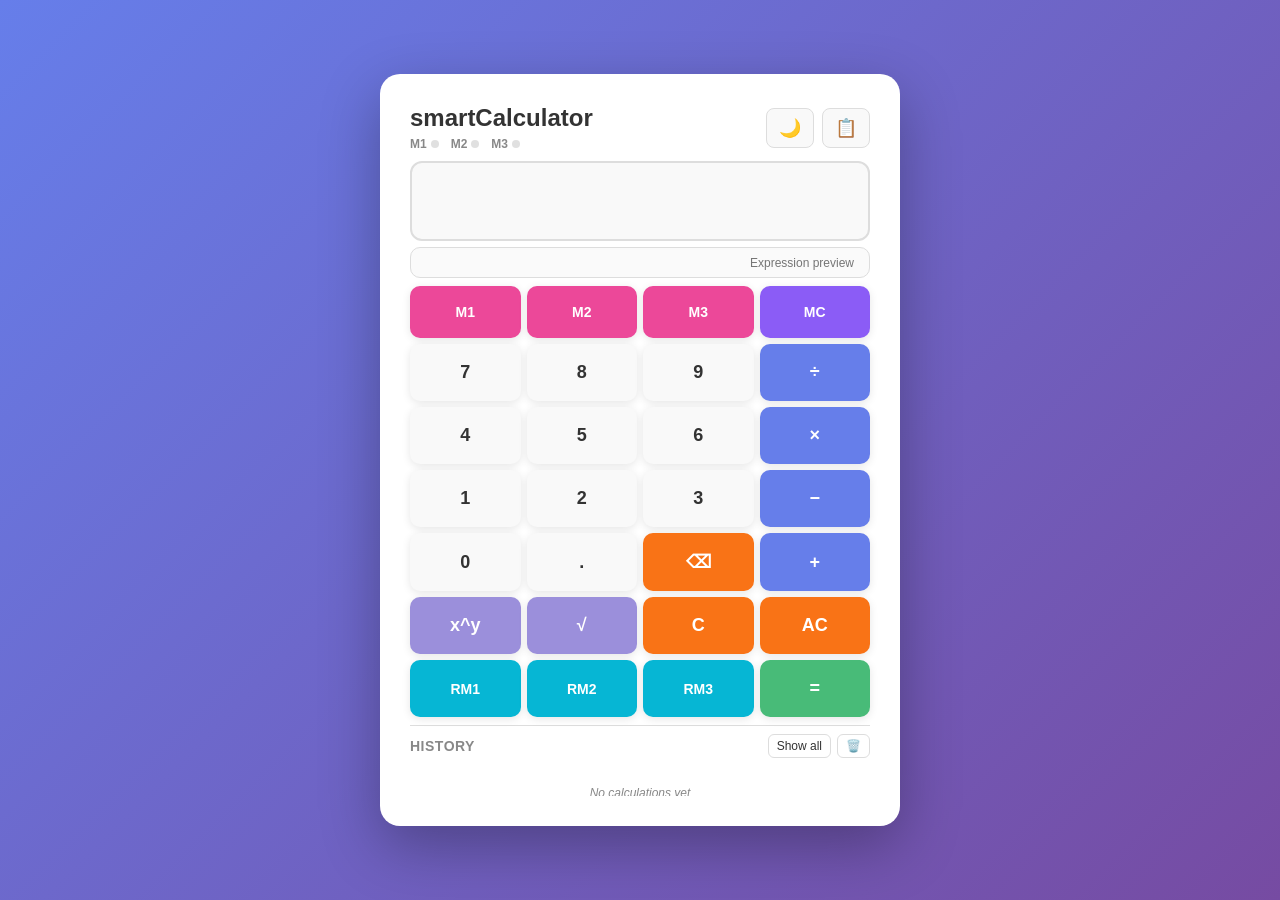
==== index.html @ 5bbdd9e4 "Prepare PWA for Android deployment" ====
<!DOCTYPE html>
<html lang="en">
<head>
    <meta charset="UTF-8">
    <meta name="viewport" content="width=device-width, initial-scale=1.0">
    <meta name="theme-color" content="#667eea">
    <meta name="mobile-web-app-capable" content="yes">
    <meta name="application-name" content="smartCalculator">
    <title>Advanced Calculator</title>
    <link rel="manifest" href="manifest.webmanifest">
    <link rel="icon" href="icons/icon-192.svg" type="image/svg+xml">
    <link rel="stylesheet" href="calculator.css">
</head>
<body>
    <div class="calculator">
        <div class="header">
            <div class="left-section">
                <h1>smartCalculator</h1>
                <div class="memory-indicators">
                    <span class="mem-slot" id="mem1">M1<span class="dot"></span></span>
                    <span class="mem-slot" id="mem2">M2<span class="dot"></span></span>
                    <span class="mem-slot" id="mem3">M3<span class="dot"></span></span>
                </div>
            </div>
            <div class="right-section">
                <button class="btn-icon" id="themeToggle" onclick="toggleTheme()" title="Toggle dark/light mode">
                    <span id="themeIcon">🌙</span>
                </button>
                <button class="btn-icon" id="copyBtn" onclick="copyResult()" title="Copy result to clipboard">📋</button>
            </div>
        </div>
        
        <input type="text" id="display" class="display" readonly>
        <input type="text" id="expression" class="expression" readonly placeholder="Expression preview">
        
        <div class="button-grid">
            <!-- Memory Row -->
            <button class="btn memory" onclick="storeMemory(1)">M1</button>
            <button class="btn memory" onclick="storeMemory(2)">M2</button>
            <button class="btn memory" onclick="storeMemory(3)">M3</button>
            <button class="btn memory-clear" onclick="clearAllMemory()">MC</button>
            
            <!-- Row 1 -->
            <button class="btn" onclick="appendNumber('7')">7</button>
            <button class="btn" onclick="appendNumber('8')">8</button>
            <button class="btn" onclick="appendNumber('9')">9</button>
            <button class="btn operator" onclick="setOperator('÷')">÷</button>
            
            <!-- Row 2 -->
            <button class="btn" onclick="appendNumber('4')">4</button>
            <button class="btn" onclick="appendNumber('5')">5</button>
            <button class="btn" onclick="appendNumber('6')">6</button>
            <button class="btn operator" onclick="setOperator('×')">×</button>
            
            <!-- Row 3 -->
            <button class="btn" onclick="appendNumber('1')">1</button>
            <button class="btn" onclick="appendNumber('2')">2</button>
            <button class="btn" onclick="appendNumber('3')">3</button>
            <button class="btn operator" onclick="setOperator('−')">−</button>
            
            <!-- Row 4 -->
            <button class="btn" onclick="appendNumber('0')">0</button>
            <button class="btn" onclick="appendNumber('.')">.</button>
            <button class="btn control backspace" onclick="backspace()">⌫</button>
            <button class="btn operator" onclick="setOperator('+')">+</button>
            
            <!-- Row 5 -->
            <button class="btn function" onclick="setPower()">x^y</button>
            <button class="btn function" onclick="setSquareRoot()">√</button>
            <button class="btn control" onclick="clearCurrent()">C</button>
            <button class="btn control" onclick="clearAll()">AC</button>
            
            <!-- Recall Row -->
            <button class="btn memory-recall" onclick="recallMemory(1)">RM1</button>
            <button class="btn memory-recall" onclick="recallMemory(2)">RM2</button>
            <button class="btn memory-recall" onclick="recallMemory(3)">RM3</button>
            <button class="btn equals" onclick="calculate()" style="grid-column: span 1;">=</button>
        </div>
        
        <!-- History Panel -->
        <div class="history-panel">
            <div class="history-header">
                <h3>History</h3>
                <div class="history-actions">
                    <button class="btn-small history-toggle" id="historyToggle" onclick="toggleHistory()" aria-expanded="false">Show all</button>
                    <button class="btn-small" onclick="clearHistory()" title="Clear all history">🗑️</button>
                </div>
            </div>
            <div class="history-list" id="historyList">
                <p class="empty-history">No calculations yet</p>
            </div>
        </div>
    </div>

    <dialog class="confirm-dialog" id="historyConfirmDialog">
        <h2>Clear history?</h2>
        <p>Delete all saved calculations?</p>
        <div class="confirm-actions">
            <button class="btn-small" type="button" onclick="closeHistoryDialog()">Cancel</button>
            <button class="btn-small confirm-delete" type="button" onclick="confirmClearHistory()">Delete</button>
        </div>
    </dialog>
    <script src="calculator.js"></script>
    <script>
        if ('serviceWorker' in navigator) {
            window.addEventListener('load', () => {
                navigator.serviceWorker.register('./service-worker.js');
            });
        }
    </script>
</body>
</html>
---- calculator.css ----
* {
    margin: 0;
    padding: 0;
    box-sizing: border-box;
}

:root {
    --bg-primary: #ffffff;
    --bg-secondary: #f9f9f9;
    --bg-tertiary: #fafafa;
    --text-primary: #333333;
    --text-secondary: #888888;
    --border-color: #ddd;
    --border-light: #e0e0e0;
    --shadow: 0 2px 8px rgba(0, 0, 0, 0.1);
    --shadow-hover: 0 4px 12px rgba(0, 0, 0, 0.15);
    --shadow-pressed: 0 1px 4px rgba(0, 0, 0, 0.1);
}

body.dark-mode {
    --bg-primary: #1e1e1e;
    --bg-secondary: #2a2a2a;
    --bg-tertiary: #333333;
    --text-primary: #ffffff;
    --text-secondary: #aaaaaa;
    --border-color: #444;
    --border-light: #555;
}

body {
    display: flex;
    justify-content: center;
    align-items: center;
    min-height: 100vh;
    background: linear-gradient(135deg, #667eea 0%, #764ba2 100%);
    font-family: 'Segoe UI', Tahoma, Geneva, Verdana, sans-serif;
    padding: 8px;
    transition: background 0.3s ease;
}

body.dark-mode {
    background: linear-gradient(135deg, #1a1a2e 0%, #16213e 100%);
}

.calculator {
    background: var(--bg-primary);
    border-radius: 20px;
    box-shadow: 0 20px 60px rgba(0, 0, 0, 0.3);
    padding: 12px;
    width: 100%;
    max-width: 420px;
    transition: background 0.3s ease, box-shadow 0.3s ease;
    color: var(--text-primary);
}

.header {
    display: flex;
    justify-content: space-between;
    align-items: center;
    margin-bottom: 10px;
}

.left-section {
    flex: 1;
}

.calculator h1 {
    color: var(--text-primary);
    font-size: 24px;
    margin: 0;
    transition: color 0.3s ease;
}

.memory-indicators {
    display: flex;
    gap: 12px;
    font-size: 12px;
    font-weight: 600;
    margin-top: 5px;
}

.mem-slot {
    color: var(--text-secondary);
    position: relative;
    display: flex;
    align-items: center;
    gap: 4px;
    transition: color 0.3s ease;
}

.dot {
    width: 8px;
    height: 8px;
    border-radius: 50%;
    background: var(--border-light);
    transition: background 0.3s ease, box-shadow 0.3s ease;
}

.dot.active {
    background: #667eea;
    box-shadow: 0 0 8px rgba(102, 126, 234, 0.5);
    animation: pulse 0.5s ease;
}

@keyframes pulse {
    0% { transform: scale(0.8); opacity: 0.5; }
    50% { transform: scale(1.1); }
    100% { transform: scale(1); opacity: 1; }
}

.right-section {
    display: flex;
    gap: 8px;
}

.btn-icon {
    background: var(--bg-secondary);
    border: 1px solid var(--border-color);
    border-radius: 8px;
    padding: 8px 12px;
    font-size: 18px;
    cursor: pointer;
    transition: all 0.2s ease;
    color: var(--text-primary);
}

.btn-icon:hover {
    background: var(--bg-tertiary);
    transform: translateY(-2px);
    box-shadow: var(--shadow);
}

.btn-icon:active {
    transform: translateY(0);
    box-shadow: var(--shadow-pressed);
}

.btn-icon.copied {
    animation: copyFeedback 0.3s ease;
}

@keyframes copyFeedback {
    0% { transform: scale(0.95); }
    50% { transform: scale(1.1); }
    100% { transform: scale(1); }
}

.display {
    width: 100%;
    height: 54px;
    margin-bottom: 6px;
    padding: 15px;
    font-size: 28px;
    border: 2px solid var(--border-color);
    border-radius: 12px;
    text-align: right;
    background: var(--bg-secondary);
    color: var(--text-primary);
    font-weight: bold;
    transition: all 0.3s ease;
}

.display:focus {
    outline: none;
    border-color: #667eea;
    box-shadow: 0 0 8px rgba(102, 126, 234, 0.3);
}

.expression {
    width: 100%;
    height: 31px;
    padding: 8px 15px;
    font-size: 12px;
    border: 1px solid var(--border-color);
    border-radius: 10px;
    text-align: right;
    background: var(--bg-tertiary);
    color: var(--text-secondary);
    margin-bottom: 8px;
    transition: all 0.3s ease;
}

.expression:focus {
    outline: none;
    border-color: #667eea;
}

.button-grid {
    display: grid;
    grid-template-columns: repeat(4, 1fr);
    gap: 6px;
    margin-bottom: 8px;
}

.btn {
    padding: 12px;
    min-height: 48px;
    font-size: 14px;
    border: none;
    border-radius: 10px;
    cursor: pointer;
    font-weight: bold;
    transition: all 0.2s ease;
    background: var(--bg-secondary);
    color: var(--text-primary);
    display: flex;
    align-items: center;
    justify-content: center;
    box-shadow: var(--shadow);
}

.btn:hover {
    background: var(--bg-tertiary);
    transform: translateY(-2px);
    box-shadow: var(--shadow-hover);
}

.btn:active {
    transform: translateY(0);
    box-shadow: var(--shadow-pressed);
}

/* Operator buttons */
.btn.operator {
    background: #667eea;
    color: white;
    transition: all 0.2s ease;
}

.btn.operator:hover {
    background: #5568d3;
}

.btn.operator:active {
    background: #4557c0;
}

/* Function buttons (Power, Square Root) */
.btn.function {
    background: #9b8fdb;
    color: white;
    transition: all 0.2s ease;
}

.btn.function:hover {
    background: #8b7fd0;
}

.btn.function:active {
    background: #7b6fc5;
}

/* Control buttons (C, AC, Backspace) */
.btn.control {
    background: #f97316;
    color: white;
    transition: all 0.2s ease;
}

.btn.control:hover {
    background: #e86c1a;
}

.btn.control:active {
    background: #d9611f;
}

/* Equals button */
.btn.equals {
    background: #48bb78;
    color: white;
    font-size: 18px;
    transition: all 0.2s ease;
}

.btn.equals:hover {
    background: #38a169;
}

.btn.equals:active {
    background: #297d5d;
}

/* Memory store buttons */
.btn.memory {
    background: #ec4899;
    color: white;
    font-size: 14px;
    transition: all 0.2s ease;
}

.btn.memory:hover {
    background: #db2777;
}

.btn.memory:active {
    background: #c91b63;
}

/* Memory clear button */
.btn.memory-clear {
    background: #8b5cf6;
    color: white;
    font-size: 14px;
    transition: all 0.2s ease;
}

.btn.memory-clear:hover {
    background: #7c3aed;
}

.btn.memory-clear:active {
    background: #6d28d9;
}

/* Memory recall buttons */
.btn.memory-recall {
    background: #06b6d4;
    color: white;
    font-size: 14px;
    transition: all 0.2s ease;
}

.btn.memory-recall:hover {
    background: #0891b2;
}

.btn.memory-recall:active {
    background: #0e7490;
}

/* ============= HISTORY PANEL ============= */
.history-panel {
    border-top: 1px solid var(--border-color);
    padding-top: 8px;
    margin-top: 8px;
    max-height: 140px;
    display: flex;
    flex-direction: column;
        font-size: 12px;
    transition: all 0.3s ease;
}

.history-header {
    display: flex;
    justify-content: space-between;
    align-items: center;
    margin-bottom: 8px;
}

.history-actions {
    display: flex;
    align-items: center;
    gap: 6px;
}

.history-header h3 {
    font-size: 14px;
    color: var(--text-secondary);
    margin: 0;
    font-weight: 600;
    text-transform: uppercase;
    letter-spacing: 0.5px;
}

.btn-small {
    background: transparent;
    border: 1px solid var(--border-color);
    border-radius: 6px;
    padding: 4px 8px;
    font-size: 12px;
    cursor: pointer;
    transition: all 0.2s ease;
    color: var(--text-primary);
}

.btn-small:hover {
    background: var(--bg-secondary);
    border-color: var(--text-secondary);
}

.history-list {
    overflow-x: hidden;
    overflow-y: auto;
    flex: 1;
    max-height: 30px;
    transition: max-height 0.25s ease;
}

.history-panel.expanded .history-list {
    max-height: 140px;
}

.history-list::-webkit-scrollbar {
    width: 6px;
}

.history-list::-webkit-scrollbar-track {
    background: var(--bg-tertiary);
    border-radius: 10px;
}

.history-list::-webkit-scrollbar-thumb {
    background: var(--border-color);
    border-radius: 10px;
}

.history-list::-webkit-scrollbar-thumb:hover {
    background: var(--border-light);
}

.history-item {
    width: 100%;
    min-width: 0;
    padding: 6px 8px;
    margin-bottom: 3px;
    background: var(--bg-secondary);
    border-radius: 8px;
    font-size: 12px;
    cursor: pointer;
    display: flex;
    justify-content: space-between;
    align-items: center;
    transition: all 0.2s ease;
    color: var(--text-primary);
    animation: slideIn 0.3s ease;
}

.history-item span:first-child {
    min-width: 0;
    overflow: hidden;
    text-overflow: ellipsis;
    white-space: nowrap;
}

.history-arrow {
    flex-shrink: 0;
    margin-left: 8px;
}

@keyframes slideIn {
    from {
        opacity: 0;
        transform: translateX(-10px);
    }
    to {
        opacity: 1;
        transform: translateX(0);
    }
}

.history-item:hover {
    background: var(--bg-tertiary);
    transform: translateX(4px);
    color: #667eea;
}

.confirm-dialog {
    border: 1px solid var(--border-color);
    border-radius: 10px;
    padding: 18px;
    color: var(--text-primary);
    background: var(--bg-primary);
    box-shadow: 0 12px 35px rgba(0, 0, 0, 0.25);
    max-width: calc(100vw - 32px);
}

.confirm-dialog::backdrop {
    background: rgba(0, 0, 0, 0.35);
}

.confirm-dialog h2 {
    font-size: 18px;
    margin-bottom: 6px;
}

.confirm-dialog p {
    color: var(--text-secondary);
    font-size: 14px;
    margin-bottom: 14px;
}

.confirm-actions {
    display: flex;
    justify-content: flex-end;
    gap: 8px;
}

.confirm-delete {
    color: #c53030;
}

.history-arrow {
    color: var(--text-secondary);
    font-size: 10px;
    opacity: 0;
    transition: opacity 0.2s ease;
}

.history-item:hover .history-arrow {
    opacity: 1;
}

.empty-history {
    text-align: center;
    color: var(--text-secondary);
    font-size: 12px;
    padding: 20px 10px;
    font-style: italic;
}

@media (max-width: 767px) {
    body {
        align-items: stretch;
        min-height: 100dvh;
        padding: 0;
    }

    .calculator {
        border-radius: 0;
        height: 100dvh;
        min-height: 100dvh;
        max-height: 100dvh;
        max-width: none;
        overflow-y: auto;
        padding: max(12px, env(safe-area-inset-top)) max(12px, env(safe-area-inset-right)) max(12px, env(safe-area-inset-bottom)) max(12px, env(safe-area-inset-left));
    }

    .header {
        margin-bottom: 8px;
    }

    .history-panel {
        padding-top: 6px;
        margin-top: 6px;
    }
}

/* Responsive Design - Tablet and Desktop */
@media (min-width: 768px) {
    .calculator {
        padding: 30px;
        max-width: 520px;
    }
    
    .btn {
        padding: 18px;
        min-height: 52px;
        font-size: 18px;
    }
    
    .display {
        height: 80px;
        font-size: 36px;
    }
}

/* Touch device optimizations */
@media (hover: none) and (pointer: coarse) {
    .btn {
        min-height: 50px;
    }
    
    .btn:hover {
        transform: none;
    }
    
    .btn:active {
        transform: scale(0.95);
    }
}

.btn.clear:hover {
    background: #e53e3e;
}
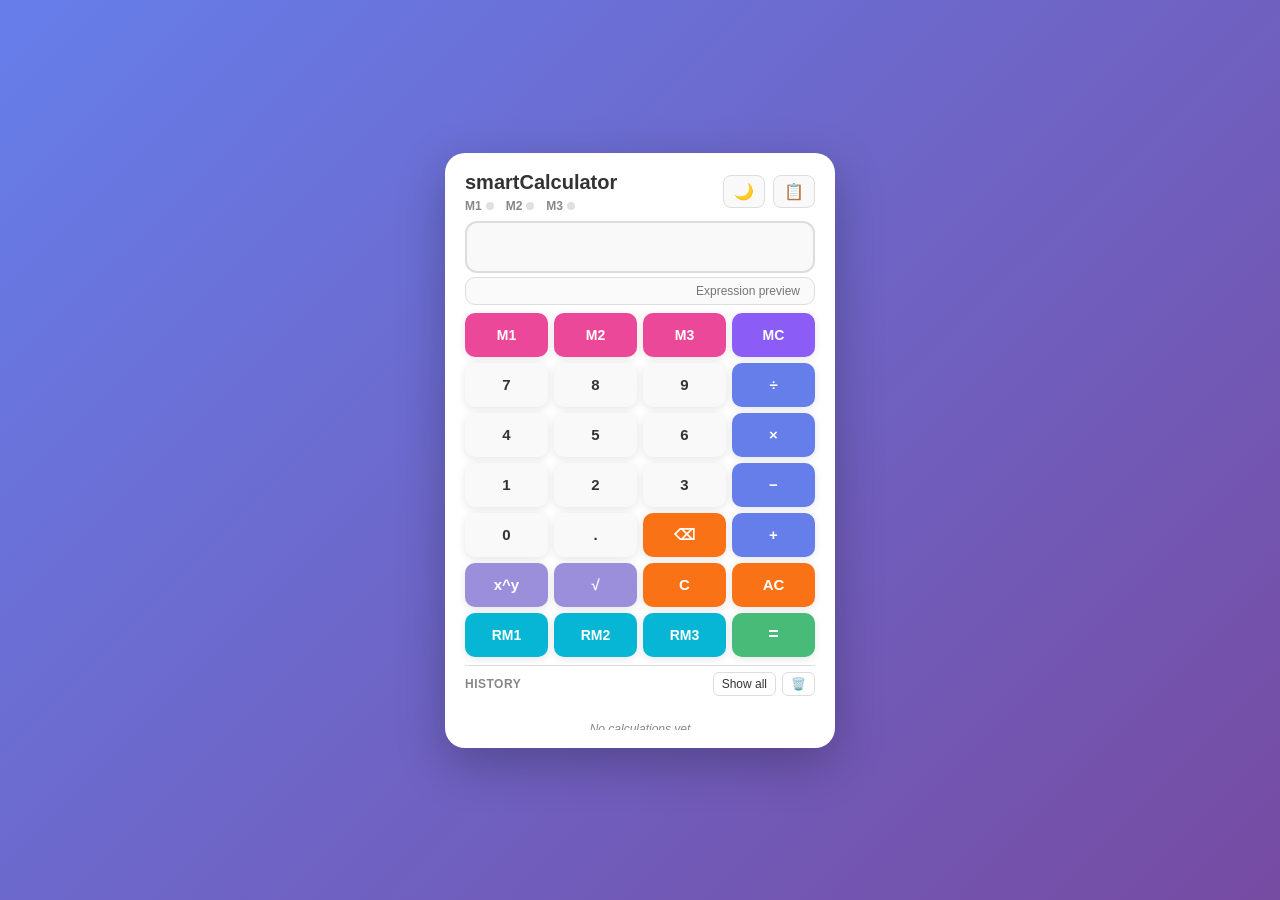
==== commit 596de51e: "Add in-app PWA install button and beforeinstallprompt prompt handling" ====
--- a/index.html
+++ b/index.html
@@ -2,13 +2,17 @@
 <html lang="en">
 <head>
     <meta charset="UTF-8">
-    <meta name="viewport" content="width=device-width, initial-scale=1.0">
+    <meta name="viewport" content="width=device-width, initial-scale=1.0, maximum-scale=1.0, user-scalable=no, viewport-fit=cover">
     <meta name="theme-color" content="#667eea">
     <meta name="mobile-web-app-capable" content="yes">
+    <meta name="apple-mobile-web-app-capable" content="yes">
+    <meta name="apple-mobile-web-app-status-bar-style" content="black-translucent">
+    <meta name="apple-mobile-web-app-title" content="Calculator">
     <meta name="application-name" content="smartCalculator">
     <title>Advanced Calculator</title>
     <link rel="manifest" href="manifest.webmanifest">
     <link rel="icon" href="icons/icon-192.svg" type="image/svg+xml">
+    <link rel="apple-touch-icon" href="icons/icon-192.svg">
     <link rel="stylesheet" href="calculator.css">
 </head>
 <body>
@@ -23,6 +27,7 @@
                 </div>
             </div>
             <div class="right-section">
+                <button class="btn-icon" id="installBtn" onclick="installApp()" title="Install App" style="display: none;">📲</button>
                 <button class="btn-icon" id="themeToggle" onclick="toggleTheme()" title="Toggle dark/light mode">
                     <span id="themeIcon">🌙</span>
                 </button>
--- a/calculator.css
+++ b/calculator.css
@@ -27,14 +27,20 @@
     --border-light: #555;
 }
 
+html {
+    height: 100%;
+    -webkit-text-size-adjust: 100%;
+}
+
 body {
     display: flex;
     justify-content: center;
     align-items: center;
     min-height: 100vh;
+    min-height: 100dvh;
     background: linear-gradient(135deg, #667eea 0%, #764ba2 100%);
     font-family: 'Segoe UI', Tahoma, Geneva, Verdana, sans-serif;
-    padding: 8px;
+    padding: 16px;
     transition: background 0.3s ease;
 }
 
@@ -46,9 +52,9 @@
     background: var(--bg-primary);
     border-radius: 20px;
     box-shadow: 0 20px 60px rgba(0, 0, 0, 0.3);
-    padding: 12px;
+    padding: 16px 18px;
     width: 100%;
-    max-width: 420px;
+    max-width: 390px;
     transition: background 0.3s ease, box-shadow 0.3s ease;
     color: var(--text-primary);
 }
@@ -510,55 +516,234 @@
 }
 
 @media (max-width: 767px) {
+    html {
+        height: 100%;
+        overflow: hidden;
+        -webkit-text-size-adjust: 100%;
+    }
+
     body {
         align-items: stretch;
+        height: 100%;
+        height: 100dvh;
         min-height: 100dvh;
+        overflow: hidden;
         padding: 0;
+        overscroll-behavior: none;
+        touch-action: manipulation;
     }
 
     .calculator {
         border-radius: 0;
+        width: 100%;
+        height: 100%;
         height: 100dvh;
         min-height: 100dvh;
         max-height: 100dvh;
         max-width: none;
+        display: flex;
+        flex-direction: column;
+        overflow: hidden;
+        overscroll-behavior: none;
+        padding: max(8px, env(safe-area-inset-top)) max(10px, env(safe-area-inset-right)) max(8px, env(safe-area-inset-bottom)) max(10px, env(safe-area-inset-left));
+        touch-action: manipulation;
+        box-shadow: none;
+    }
+
+    .header {
+        margin-bottom: 6px;
+        flex-shrink: 0;
+    }
+
+    .calculator h1 {
+        font-size: 20px;
+    }
+
+    .memory-indicators {
+        font-size: 11px;
+        gap: 10px;
+        margin-top: 3px;
+    }
+
+    .btn-icon {
+        padding: 6px 10px;
+        font-size: 16px;
+    }
+
+    .display {
+        height: clamp(44px, 7.5vh, 56px);
+        font-size: clamp(22px, 6vw, 30px);
+        padding: 8px 12px;
+        margin-bottom: 4px;
+        flex-shrink: 0;
+    }
+
+    .expression {
+        height: clamp(24px, 4vh, 30px);
+        font-size: clamp(11px, 3vw, 13px);
+        padding: 4px 12px;
+        margin-bottom: 6px;
+        flex-shrink: 0;
+    }
+
+    .button-grid {
+        flex: 1 1 0;
+        min-height: 0;
+        display: grid;
+        grid-template-columns: repeat(4, 1fr);
+        grid-template-rows: repeat(6, 1fr);
+        gap: clamp(4px, 1.2vh, 8px);
+        margin-bottom: 6px;
+    }
+
+    .btn {
+        padding: 0;
+        min-height: 0;
+        height: 100%;
+        width: 100%;
+        font-size: clamp(14px, 4.5vw, 18px);
+        border-radius: 8px;
+        user-select: none;
+        -webkit-user-select: none;
+        touch-action: manipulation;
+    }
+
+    .history-panel {
+        flex-shrink: 0;
+        min-height: 0;
+        padding-top: 4px;
+        margin-top: auto;
+        border-top: 1px solid var(--border-color);
+    }
+
+    .history-header {
+        margin-bottom: 4px;
+    }
+
+    .history-header h3 {
+        font-size: 12px;
+    }
+
+    .history-list {
+        max-height: 28px;
         overflow-y: auto;
-        padding: max(12px, env(safe-area-inset-top)) max(12px, env(safe-area-inset-right)) max(12px, env(safe-area-inset-bottom)) max(12px, env(safe-area-inset-left));
+        overscroll-behavior: contain;
+        -webkit-overflow-scrolling: touch;
+    }
+
+    .history-panel.expanded {
+        max-height: clamp(80px, 18vh, 120px);
+    }
+
+    .history-panel.expanded .history-list {
+        max-height: clamp(52px, 13vh, 88px);
+    }
+
+    .history-item {
+        padding: 4px 6px;
+        margin-bottom: 2px;
+        font-size: 11px;
+    }
+}
+
+/* Responsive Design - Tablet and Desktop */
+@media (min-width: 768px) {
+    html {
+        height: 100%;
+        overflow-y: auto;
+    }
+
+    body {
+        min-height: 100vh;
+        padding: 24px 16px;
+        overflow-y: auto;
+    }
+
+    .calculator {
+        padding: 18px 20px;
+        max-width: 390px;
+        max-height: min(94vh, 600px);
+        margin: auto;
+        border-radius: 20px;
+        box-shadow: 0 16px 48px rgba(0, 0, 0, 0.25);
+    }
+
+    .calculator h1 {
+        font-size: 20px;
     }
 
     .header {
         margin-bottom: 8px;
+    }
+
+    .btn-icon {
+        padding: 6px 10px;
+        font-size: 16px;
+    }
+
+    .display {
+        height: 52px;
+        font-size: 26px;
+        padding: 8px 14px;
+        margin-bottom: 4px;
+    }
+
+    .expression {
+        height: 28px;
+        font-size: 12px;
+        padding: 4px 14px;
+        margin-bottom: 8px;
+    }
+
+    .button-grid {
+        gap: 6px;
+        margin-bottom: 8px;
+    }
+
+    .btn {
+        padding: 10px 8px;
+        min-height: 44px;
+        font-size: 15px;
+        border-radius: 10px;
+    }
+
+    .btn.equals {
+        font-size: 18px;
     }
 
     .history-panel {
         padding-top: 6px;
         margin-top: 6px;
-    }
-}
-
-/* Responsive Design - Tablet and Desktop */
-@media (min-width: 768px) {
-    .calculator {
-        padding: 30px;
-        max-width: 520px;
-    }
-    
-    .btn {
-        padding: 18px;
-        min-height: 52px;
-        font-size: 18px;
-    }
-    
-    .display {
-        height: 80px;
-        font-size: 36px;
+        max-height: 130px;
+    }
+
+    .history-header {
+        margin-bottom: 6px;
+    }
+
+    .history-header h3 {
+        font-size: 12px;
+    }
+
+    .history-list {
+        max-height: 28px;
+    }
+
+    .history-panel.expanded .history-list {
+        max-height: 80px;
+    }
+
+    .history-item {
+        padding: 4px 8px;
+        margin-bottom: 3px;
+        font-size: 12px;
     }
 }
 
 /* Touch device optimizations */
 @media (hover: none) and (pointer: coarse) {
     .btn {
-        min-height: 50px;
+        touch-action: manipulation;
     }
     
     .btn:hover {
@@ -566,10 +751,6 @@
     }
     
     .btn:active {
-        transform: scale(0.95);
-    }
-}
-
-.btn.clear:hover {
-    background: #e53e3e;
-}
+        transform: scale(0.96);
+    }
+}
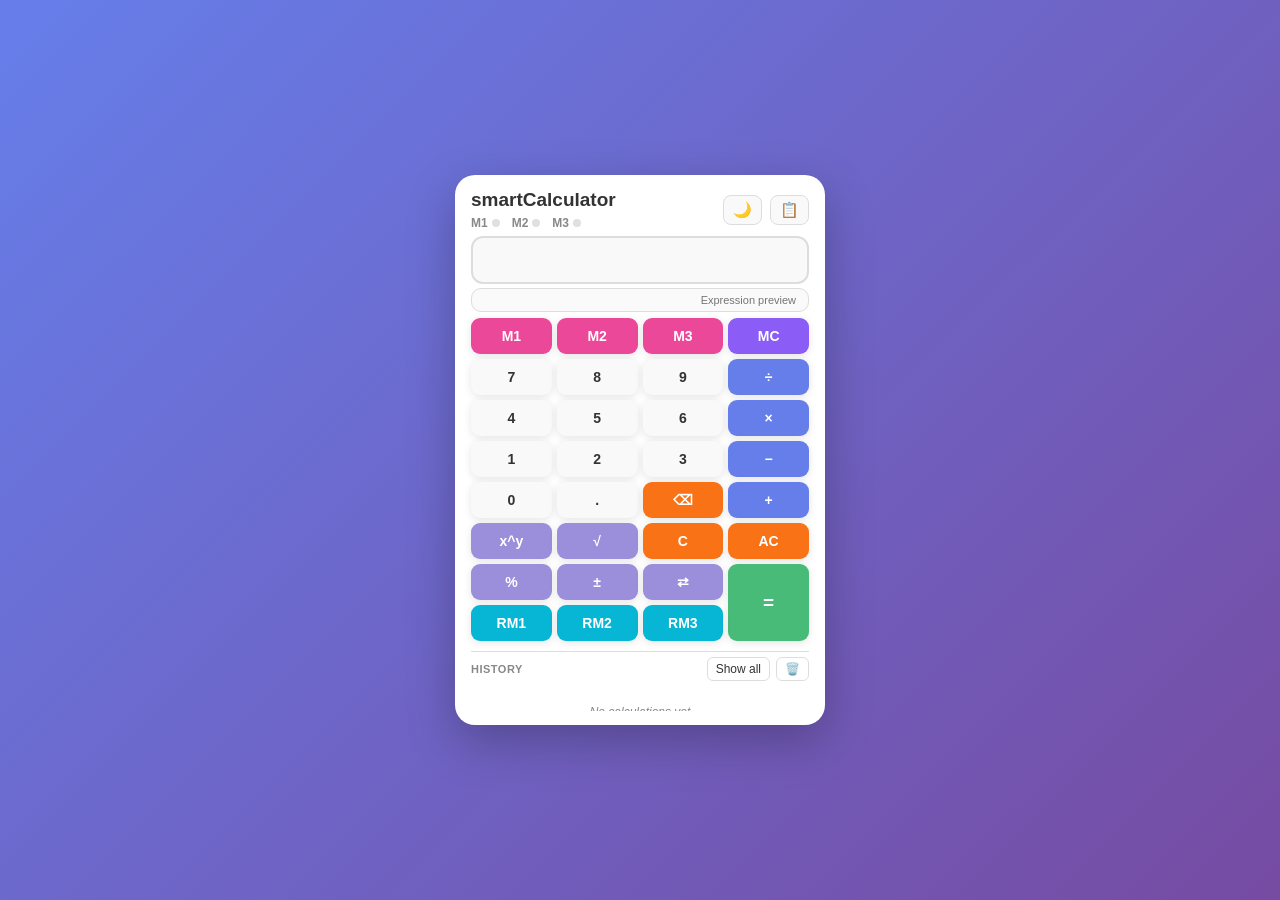
==== commit 36da88a6: "Feature: add Percentage (%), Sign Toggle (±), Unit & Currency Converter, 2-row Equals button, and up" ====
--- a/index.html
+++ b/index.html
@@ -75,11 +75,16 @@
             <button class="btn control" onclick="clearCurrent()">C</button>
             <button class="btn control" onclick="clearAll()">AC</button>
             
-            <!-- Recall Row -->
+            <!-- Row 6 (New Features & 2-row Equals) -->
+            <button class="btn function" onclick="applyPercentage()" title="Percentage (%)">%</button>
+            <button class="btn function" onclick="toggleSign()" title="Sign Toggle (±)">±</button>
+            <button class="btn function converter-btn" onclick="openConverter()" title="Unit & Currency Converter">⇄</button>
+            <button class="btn equals" onclick="calculate()" title="Calculate (=)">=</button>
+            
+            <!-- Recall Row (4th column occupied by tall Equals) -->
             <button class="btn memory-recall" onclick="recallMemory(1)">RM1</button>
             <button class="btn memory-recall" onclick="recallMemory(2)">RM2</button>
             <button class="btn memory-recall" onclick="recallMemory(3)">RM3</button>
-            <button class="btn equals" onclick="calculate()" style="grid-column: span 1;">=</button>
         </div>
         
         <!-- History Panel -->
@@ -96,6 +101,43 @@
             </div>
         </div>
     </div>
+
+    <!-- Unit & Currency Converter Dialog -->
+    <dialog class="converter-dialog" id="converterDialog">
+        <div class="converter-header">
+            <h2>Unit & Currency Converter</h2>
+            <button class="btn-icon close-btn" type="button" onclick="closeConverter()" aria-label="Close converter">✕</button>
+        </div>
+        <div class="converter-tabs">
+            <button class="converter-tab active" data-tab="length" type="button" onclick="setConverterCategory('length')">Length</button>
+            <button class="converter-tab" data-tab="weight" type="button" onclick="setConverterCategory('weight')">Weight</button>
+            <button class="converter-tab" data-tab="temp" type="button" onclick="setConverterCategory('temp')">Temp</button>
+            <button class="converter-tab" data-tab="currency" type="button" onclick="setConverterCategory('currency')">Currency</button>
+        </div>
+        <div class="converter-body">
+            <div class="converter-row">
+                <label for="converterFromVal">From:</label>
+                <div class="converter-field">
+                    <input type="number" id="converterFromVal" class="converter-input" value="1" step="any" oninput="calculateConversion()">
+                    <select id="converterFromUnit" class="converter-select" onchange="calculateConversion()"></select>
+                </div>
+            </div>
+            <div class="converter-swap-row">
+                <button type="button" class="btn-swap" onclick="swapConverterUnits()" title="Swap units">⇅</button>
+            </div>
+            <div class="converter-row">
+                <label for="converterToVal">To:</label>
+                <div class="converter-field">
+                    <input type="text" id="converterToVal" class="converter-input" readonly>
+                    <select id="converterToUnit" class="converter-select" onchange="calculateConversion()"></select>
+                </div>
+            </div>
+        </div>
+        <div class="converter-actions">
+            <button class="btn-small" type="button" onclick="closeConverter()">Close</button>
+            <button class="btn-small confirm-use" type="button" onclick="useConvertedValue()">📥 Use in Calculator</button>
+        </div>
+    </dialog>
 
     <dialog class="confirm-dialog" id="historyConfirmDialog">
         <h2>Clear history?</h2>
--- a/calculator.css
+++ b/calculator.css
@@ -276,6 +276,8 @@
     background: #48bb78;
     color: white;
     font-size: 18px;
+    grid-row: span 2;
+    height: 100%;
     transition: all 0.2s ease;
 }
 
@@ -591,9 +593,9 @@
         min-height: 0;
         display: grid;
         grid-template-columns: repeat(4, 1fr);
-        grid-template-rows: repeat(6, 1fr);
-        gap: clamp(4px, 1.2vh, 8px);
-        margin-bottom: 6px;
+        grid-template-rows: repeat(8, 1fr);
+        gap: clamp(3px, 1vh, 6px);
+        margin-bottom: 4px;
     }
 
     .btn {
@@ -601,11 +603,16 @@
         min-height: 0;
         height: 100%;
         width: 100%;
-        font-size: clamp(14px, 4.5vw, 18px);
+        font-size: clamp(12px, 3.8vw, 16px);
         border-radius: 8px;
         user-select: none;
         -webkit-user-select: none;
         touch-action: manipulation;
+    }
+
+    .btn.equals {
+        grid-row: span 2;
+        font-size: clamp(16px, 5vw, 22px);
     }
 
     .history-panel {
@@ -614,6 +621,7 @@
         padding-top: 4px;
         margin-top: auto;
         border-top: 1px solid var(--border-color);
+        overflow: hidden;
     }
 
     .history-header {
@@ -632,11 +640,11 @@
     }
 
     .history-panel.expanded {
-        max-height: clamp(80px, 18vh, 120px);
+        max-height: clamp(75px, 16vh, 110px);
     }
 
     .history-panel.expanded .history-list {
-        max-height: clamp(52px, 13vh, 88px);
+        max-height: clamp(48px, 12vh, 80px);
     }
 
     .history-item {
@@ -655,88 +663,111 @@
 
     body {
         min-height: 100vh;
-        padding: 24px 16px;
+        padding: 16px;
         overflow-y: auto;
+        display: flex;
+        justify-content: center;
+        align-items: center;
     }
 
     .calculator {
-        padding: 18px 20px;
-        max-width: 390px;
-        max-height: min(94vh, 600px);
+        padding: 14px 16px;
+        width: 100%;
+        max-width: 370px;
         margin: auto;
         border-radius: 20px;
         box-shadow: 0 16px 48px rgba(0, 0, 0, 0.25);
+        display: flex;
+        flex-direction: column;
+        overflow: hidden;
     }
 
     .calculator h1 {
-        font-size: 20px;
+        font-size: 19px;
     }
 
     .header {
-        margin-bottom: 8px;
+        margin-bottom: 6px;
+        flex-shrink: 0;
     }
 
     .btn-icon {
-        padding: 6px 10px;
-        font-size: 16px;
+        padding: 5px 9px;
+        font-size: 15px;
     }
 
     .display {
-        height: 52px;
-        font-size: 26px;
-        padding: 8px 14px;
+        height: 48px;
+        font-size: 25px;
+        padding: 6px 12px;
         margin-bottom: 4px;
+        flex-shrink: 0;
     }
 
     .expression {
-        height: 28px;
-        font-size: 12px;
-        padding: 4px 14px;
-        margin-bottom: 8px;
+        height: 24px;
+        font-size: 11px;
+        padding: 3px 12px;
+        margin-bottom: 6px;
+        flex-shrink: 0;
     }
 
     .button-grid {
-        gap: 6px;
-        margin-bottom: 8px;
+        display: grid;
+        grid-template-columns: repeat(4, 1fr);
+        grid-template-rows: repeat(8, auto);
+        gap: 5px;
+        margin-bottom: 6px;
     }
 
     .btn {
-        padding: 10px 8px;
-        min-height: 44px;
-        font-size: 15px;
-        border-radius: 10px;
+        padding: 7px 5px;
+        min-height: 36px;
+        font-size: 14px;
+        border-radius: 9px;
     }
 
     .btn.equals {
-        font-size: 18px;
+        grid-row: span 2;
+        min-height: calc(36px * 2 + 5px);
+        font-size: 19px;
     }
 
     .history-panel {
-        padding-top: 6px;
-        margin-top: 6px;
-        max-height: 130px;
+        flex-shrink: 0;
+        padding-top: 5px;
+        margin-top: 4px;
+        border-top: 1px solid var(--border-color);
+        max-height: 120px;
+        overflow: hidden;
     }
 
     .history-header {
-        margin-bottom: 6px;
+        margin-bottom: 4px;
     }
 
     .history-header h3 {
-        font-size: 12px;
+        font-size: 11px;
     }
 
     .history-list {
-        max-height: 28px;
+        max-height: 26px;
+        overflow-y: auto;
+        overscroll-behavior: contain;
+    }
+
+    .history-panel.expanded {
+        max-height: 105px;
     }
 
     .history-panel.expanded .history-list {
-        max-height: 80px;
+        max-height: 68px;
     }
 
     .history-item {
-        padding: 4px 8px;
-        margin-bottom: 3px;
-        font-size: 12px;
+        padding: 3px 6px;
+        margin-bottom: 2px;
+        font-size: 11px;
     }
 }
 
@@ -754,3 +785,171 @@
         transform: scale(0.96);
     }
 }
+
+/* ============= CONVERTER DIALOG ============= */
+.converter-dialog {
+    border: 1px solid var(--border-color);
+    border-radius: 16px;
+    padding: 16px;
+    color: var(--text-primary);
+    background: var(--bg-primary);
+    box-shadow: 0 16px 48px rgba(0, 0, 0, 0.35);
+    max-width: 380px;
+    width: calc(100vw - 32px);
+    margin: auto;
+}
+
+.converter-dialog::backdrop {
+    background: rgba(0, 0, 0, 0.45);
+    backdrop-filter: blur(2px);
+}
+
+.converter-header {
+    display: flex;
+    justify-content: space-between;
+    align-items: center;
+    margin-bottom: 12px;
+}
+
+.converter-header h2 {
+    font-size: 16px;
+    color: var(--text-primary);
+    margin: 0;
+}
+
+.converter-header .close-btn {
+    padding: 4px 8px;
+    font-size: 14px;
+}
+
+.converter-tabs {
+    display: flex;
+    gap: 4px;
+    margin-bottom: 14px;
+    background: var(--bg-secondary);
+    padding: 4px;
+    border-radius: 10px;
+}
+
+.converter-tab {
+    flex: 1;
+    padding: 6px 4px;
+    font-size: 12px;
+    font-weight: 600;
+    border: none;
+    border-radius: 6px;
+    background: transparent;
+    color: var(--text-secondary);
+    cursor: pointer;
+    transition: all 0.2s ease;
+}
+
+.converter-tab:hover {
+    color: var(--text-primary);
+}
+
+.converter-tab.active {
+    background: #667eea;
+    color: white;
+    box-shadow: 0 2px 6px rgba(102, 126, 234, 0.3);
+}
+
+.converter-body {
+    display: flex;
+    flex-direction: column;
+    gap: 8px;
+    margin-bottom: 14px;
+}
+
+.converter-row {
+    display: flex;
+    flex-direction: column;
+    gap: 4px;
+}
+
+.converter-row label {
+    font-size: 12px;
+    font-weight: 600;
+    color: var(--text-secondary);
+}
+
+.converter-field {
+    display: flex;
+    gap: 6px;
+}
+
+.converter-input {
+    flex: 1;
+    padding: 8px 10px;
+    font-size: 15px;
+    font-weight: 600;
+    border: 1px solid var(--border-color);
+    border-radius: 8px;
+    background: var(--bg-secondary);
+    color: var(--text-primary);
+    outline: none;
+}
+
+.converter-input:focus {
+    border-color: #667eea;
+}
+
+.converter-select {
+    flex: 1.3;
+    padding: 8px 6px;
+    font-size: 12px;
+    border: 1px solid var(--border-color);
+    border-radius: 8px;
+    background: var(--bg-secondary);
+    color: var(--text-primary);
+    outline: none;
+    cursor: pointer;
+}
+
+.converter-select:focus {
+    border-color: #667eea;
+}
+
+.converter-swap-row {
+    display: flex;
+    justify-content: center;
+    margin: -2px 0;
+}
+
+.btn-swap {
+    background: var(--bg-secondary);
+    border: 1px solid var(--border-color);
+    border-radius: 50%;
+    width: 28px;
+    height: 28px;
+    font-size: 14px;
+    display: flex;
+    align-items: center;
+    justify-content: center;
+    cursor: pointer;
+    color: var(--text-primary);
+    transition: all 0.2s ease;
+}
+
+.btn-swap:hover {
+    background: var(--bg-tertiary);
+    transform: rotate(180deg);
+}
+
+.converter-actions {
+    display: flex;
+    justify-content: flex-end;
+    gap: 8px;
+}
+
+.confirm-use {
+    background: #48bb78;
+    color: white;
+    border-color: #48bb78;
+}
+
+.confirm-use:hover {
+    background: #38a169;
+    color: white;
+    border-color: #38a169;
+}
